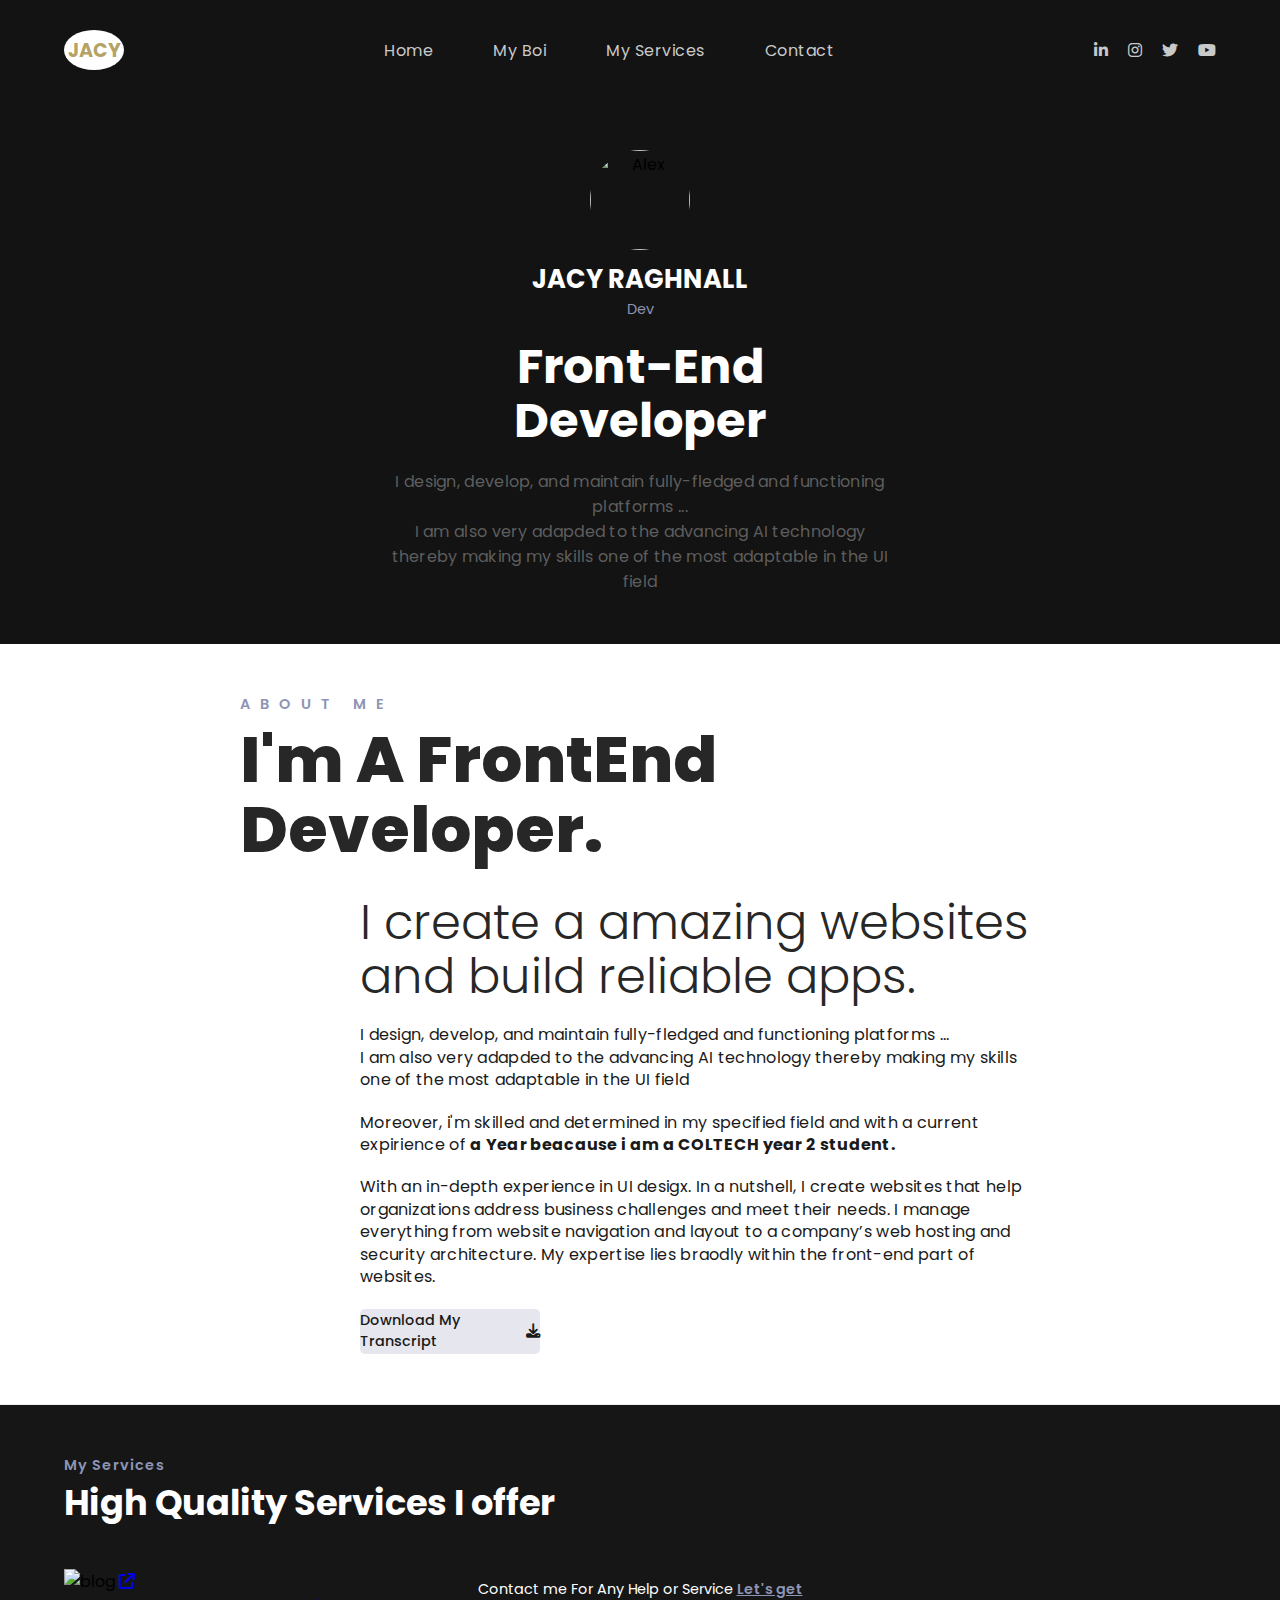
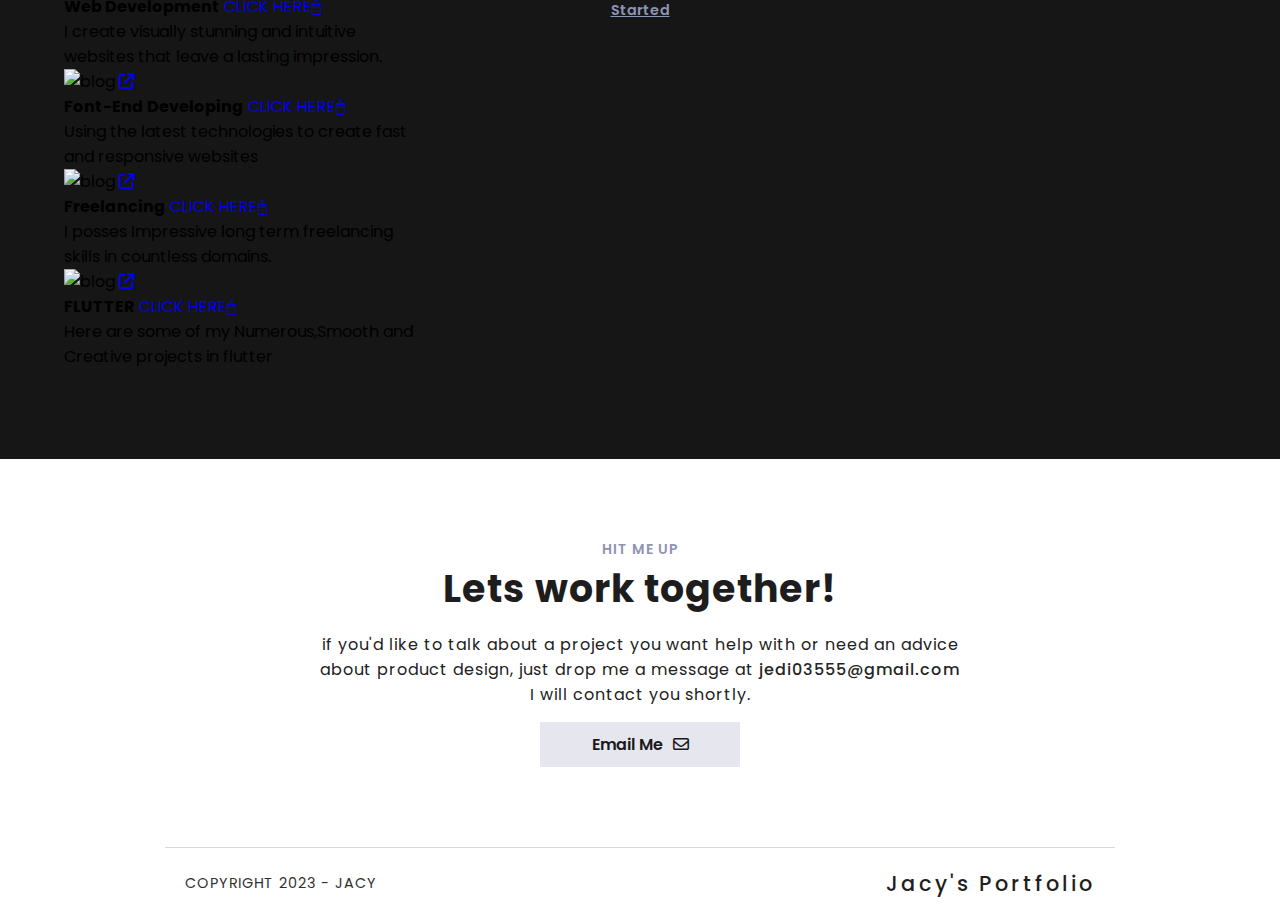
==== index.html @ 44bf1c60 "Update index.html" ====
<!--DOCTYPE html-->
<html lang="en">

<head>
    <meta charset="UTF-8">
    <meta http-equiv="X-UA-Compatible" content="IE=edge">
    <meta name="viewport" content="width=device-width, initial-scale=1.0">
    <!--==title============================-->
    <title>Portfolio Website HTML</title>
    <!--==CSS==============================-->
    <link rel="stylesheet" href="pot.css">
    <!--==fav-icon=========================-->
    <link rel="shortcut icon" href="images/fav-icon.png">
    <!--==poppins==========================-->
    <link rel="preconnect" href="https://fonts.googleapis.com">
    <link rel="preconnect" href="https://fonts.gstatic.com" crossorigin>
    <link
        href="https://fonts.googleapis.com/css2?family=Poppins:ital,wght@0,100;0,200;0,300;0,400;0,500;0,600;0,700;0,800;0,900;1,100;1,200;1,300;1,400;1,500;1,600;1,700;1,800;1,900&display=swap"
        rel="stylesheet">
    <!--==font-Awesome=====================-->
    <link rel="stylesheet" href="https://cdnjs.cloudflare.com/ajax/libs/font-awesome/6.4.0/css/all.min.css">

</head>

<body>

    <!--==main===========================-->
    <section id="main">

        <!--==Navigation==========================-->
        <header id="header">
        <nav class="navigation">
            <!--**menu-btn*******-->
            <input type="checkbox" class="menu-btn" id="menu-btn">
            <label for="menu-btn" class="menu-icon">
                <span class="nav-icon"></span>
            </label>
            <!--**logo***********-->
            <a href="#" class="logo">
                JACY
            </a>
            <!--**menu***********-->
            <ul class="menu">
                <li><a href="#main">Home</a></li>
                <li><a href="#about-me">My Boi</a></li>
                <li><a href="#our-services">My Services</a></li>
                <li><a href="#contact">Contact</a></li>
            </ul>
            <!--**contact-btn****-->
            <div class="nav-social">
                <a href="https://www.linkedin.com/in/jacy-raghnall-4b1818297?utm_source=share&utm_campaign=share_via&utm_content=profile&utm_medium=android_app"><i class="fa-brands fa-linkedin-in"></i></a>
                <a href="https://www.instagram.com/call_me_raghnall?igsh=cmNpdjhxenc4eXJj"><i class="fa-brands fa-instagram"></i></a>
                <a href="https://x.com/Jacyjedi?t=2k9Pq-NEuOpkAx5jYRpxzA&s=09"><i class="fa-brands fa-twitter"></i></a>
                <a href="#"><i class="fa-brands fa-youtube"></i></a>
            </div>
        </nav><!--end-nav-->
        </header>

        <!--==main-content=========================-->
        <div class="main-content">
            <img src="Images\me.jpg" class="main-img" alt="Alex">
            <strong>JACY RAGHNALL</strong>
            <span>Dev</span>
            <h1>Front-End Developer</h1>
            <p>I design, develop, and maintain fully-fledged and functioning platforms ...<br>
                I am also very adapded to the advancing AI technology thereby making my skills one of the most adaptable in the UI field</p>
        </div>

    </section>


    <!--==About-Me===============================-->
    <section id="about-me">
        <strong>About Me</strong>
        <h2> I'm A FrontEnd Developer.</h2>
        <div class="about-text">
            <h3>I create a amazing websites and build reliable apps.</h3>
            <p>I design, develop, and maintain fully-fledged and functioning platforms ...<br>
                I am also very adapded to the advancing AI technology thereby making my skills one of the most adaptable in the UI field</p>
            <p>Moreover, i'm skilled and determined in my specified field and with a current expirience of <b>a Year beacause i am a COLTECH year 2 student.
                    </b> 
                </p>
            <p>With an in-depth experience in UI desigx. In a nutshell, I create websites that help organizations address business challenges and meet their needs. I manage everything from website navigation and layout to a company’s web hosting and security architecture. My expertise lies braodly within the front-end part of websites.</p>
            <a href="https://www.mediafire.com/file/fkct5l0t2mm7hh6/CV.pdf/file">Download My Transcript<i class="fa-solid fa-download"></i></a>
        </div>
    </section><!--about-end-->


    <!--==Our-Services======================-->
    <section id="our-services">

        <!--**heading********************-->
        <div class="services-heading">
            <!--text-->
            <div class="services-heading-text">
                <strong>My Services</strong>
                <h2>High Quality Services I offer</h2>
            </div>
        </div>

<!--**container*******************-->
        <div class="services-box-container">

            <div class="blog-box-container">
        
<!-- **box** -->
                <div class="blog-box">
<!--img-->
                    <div class="blog-box-img">
                        <img src="Images\webdev.png" alt="blog">
                        <a href="#" class="blog-img-link">
                            <i class="fa-solid fa-arrow-up-right-from-square"></i>
                        </a>
                    </div>
<!--text-->
                    <div class="blog-box-text">
                        <strong>Web Development</strong>
                        <a href="#">CLICK HERE🖱</a>
                        <p> I create visually stunning and intuitive websites that leave a lasting impression.</p>
                        
                    </div>
                </div>
<!--box-end-->

<!--**box2**-->
            <div class="blog-box">
<!--img-->
                <div class="blog-box-img">
                    <img src="Images\frontend.png" alt="blog">
                    <a href="#" class="blog-img-link">
                        <i class="fa-solid fa-arrow-up-right-from-square"></i>
                    </a>
                </div>
<!--text-->
                <div class="blog-box-text">
                    <strong>Font-End Developing</strong>
                    <a href="#">CLICK HERE🖱</a>
                    <p>Using the latest technologies to create fast and responsive websites</p>
                
                </div>
            </div>
<!--box-end-->

<!--**box3**-->
            <div class="blog-box">
<!--img-->
                <div class="blog-box-img">
                    <img src="Images\freelance.png" alt="blog">
                    <a href="#" class="blog-img-link">
                        <i class="fa-solid fa-arrow-up-right-from-square"></i>
                    </a>
                </div>
<!--text-->
                <div class="blog-box-text">
                    <strong>Freelancing</strong>
                    <a href="#">CLICK HERE🖱</a>
                    <p>I posses Impressive long term freelancing skills in countless domains.</p>
                    
                </div>
            </div>
<!--box-end-->

<!--**box4**-->
                   <div class="blog-box">
<!--img-->
                    <div class="blog-box-img">
                        <img src="Images\flutter1.png" alt="blog">
                        <a href="#" class="blog-img-link">
                            <i class="fa-solid fa-arrow-up-right-from-square"></i>
                        </a>
                    </div>
<!--text-->
                    <div class="blog-box-text">
                        <strong>FLUTTER</strong>
                        <a href="#">CLICK HERE🖱</a>
                        <p>Here are some of my Numerous,Smooth and Creative projects in flutter</p>
                        
                    </div>
                </div>
<!--box-end-->

        </div>

<!--btn-->
        <span class="service-btn">Contact me For Any Help or Service <a href="#contact">Let's get
                Started</a></span>

    </section>


<!--==contact============================================-->
    <section id="contact" class="contact">
        <strong>HIT ME UP</strong>
        <h3>Lets work together!</h3>
        <p>if you'd like to talk about a project you want help with or need an advice about product design, just drop me
            a message at <b>jedi03555@gmail.com</b> I will contact you shortly.</p>
        <a href="Contact.html" class="contact-btn">Email Me  <i class="far fa-envelope"></i></a>
    </section>



<!--==footer=============================================-->
    <footer>
        <span>Copyright 2023 - Jacy</span>

        <a href="index.html" class="footer-logo">Jacy's Portfolio</a>
    </footer>

</body>

</html>
---- pot.css ----
*{
    margin: 0px;
    padding: 0px;
    box-sizing: border-box;
    font-family: poppins;
    scroll-behavior: smooth;
}
a{
    text-decoration: none;
}
ul{
    list-style: none;
}
/*==main================================*/
#main{
    width: 100%;
    display: flex;
    flex-direction: column;
    min-height: 400px;
    background-color: #131313;
}
/*==nav-bar=============================*/
.navigation{
    display: flex;
    justify-content: space-between;
    align-items: center;
    max-width: 1200px;
    width: 90%;
    margin: 0px auto;
    padding: 30px 0px;
}
.logo{
    font-size: 1.2rem;
    text-transform: uppercase;
    font-weight: 700;
    color: #896d09a5;
    width: 60px;
    height: 40px;
    border-radius: 50%;
    display: flex;
    justify-content: center;
    align-items: center;
    background-color: #ffffff;
}

.menu{
    display: flex;
    align-items: center;
}
.menu li a{
    margin: 0px 30px;
    color: #c9c9c9;
    letter-spacing: 0.5px;
    font-weight: 400;
    transition: all ease 0.3s;
}
.nav-social{
    display: flex;
    justify-content: center;
    align-items: center;
}
.nav-social a{
    color: #c9c9c9;
    margin-left: 20px;
    transition: all ease 0.3s;
}
.nav-social a:first-child{
    margin-left: 0px;
} 
.menu li a:hover,
.nav-social a:hover{
    color: #ffffff;
}


/*==main-content=========================*/
.main-content{
    display: flex;
    flex-direction: column;
    justify-content: center;
    align-items: center;
    margin: 50px auto;
    max-width: 500px;
    text-align: center;
}
.main-img{
    width: 100px;
    height: 100px;
    object-fit: cover;
    object-position: center;
    border-radius: 50%;
    margin-bottom: 10px;
}
.main-content strong{
    color: #fefefe;
    font-size: 1.6rem;
    font-weight: 700;
}
.main-content span{
    color: #8d94b4;
    font-weight: 400;
    font-size: 0.9rem;
}
.main-content h1{
    font-size: 3rem;
    color: #ffffff;
    line-height: 3.4rem;
    margin-top: 20px;
}
.main-content p{
    color: #5e5e5e;
    margin-top: 20px;
    letter-spacing: 0.3px;
}
/*==about-me================================*/
#about-me{
    max-width: 800px;
    width: 90%;
    margin: 50px auto;
}
#about-me strong{
    text-transform: uppercase;
    letter-spacing: 10px;
    font-weight: 600;
    font-size: 0.9rem;
    color: #8d94b4;
}
#about-me h2{
    font-size: 4rem;
    line-height: 4.4rem;
    color: #272727;
    font-weight: 800;
    margin-top: 10px;
}
.about-text h3{
    font-size: 3rem;
    line-height: 3.4rem;
    color: #272727;
    font-weight: 300;
    margin-bottom: 20px;
}
.about-text{
    margin-top: 30px;
    max-width: 85%;
    margin-left: auto;
}
.about-text p{
    color: #1a1a1a;
    margin-bottom: 20px;
    line-height: 1.4rem;
    letter-spacing: 0.3px;
}
.about-text a{
    width: 180px;
    height: 45px;
    display: flex;
    justify-content: center;
    align-items: center;
    border-radius: 5px;
    background-color: #8d94b43b;
    color: #1a1a1a;
    font-size: 0.9rem;
    font-weight: 500;
}
.about-text a i{
    margin-left: 10px;
}

/*==our-services=====================*/
#our-services{
    width: 100%;
    margin: 50px auto 0px auto;
    background-color:#161616;
    padding: 50px 0px;
    display: flex;
    flex-direction: column;
    justify-content: center;
    align-items: center;
    border-top: 1px solid #eeeeee;
}
.services-heading{
    display: flex;
    justify-content: space-between;
    align-items: center;
    max-width: 1200px;
    width: 90%;
    margin: auto;
}
.services-heading-text strong{
    color: #8d94b4;
    font-size: 0.9rem;
    font-weight: 600;
    letter-spacing: 1px;
}
.services-heading-text h2{
    font-size: 2.2rem;
    color:#ffffff;
    font-weight: 700;
    max-width: 600px;
}
.services-box-container,
.team-box-container{
    max-width: 1200px;
    width: 90%;
    margin: 40px auto;
    overflow: hidden;
    display: grid;
    grid-gap: 30px;
    grid-template-columns: 1fr 1fr 1fr;
}
.service-box{
    display: flex;
    flex-direction: column;
    justify-content: center;
    align-items: flex-start;
    max-width: 100%;
    border: 1px solid #242424;
    padding: 30px;
    background-color:#1a1a1a;
}
.service-box:hover{
    border: 1px solid #8d94b4;
}
.service-box i{
    font-size: 2rem;
    color: #ffffff;
    width: 60px;
    height: 60px;
    border-radius:5px;
    display: flex;
    justify-content: center;
    align-items: center;
    background-color: #8d94b43b;
}
.service-box strong{
    color:#ffffff;
    font-size: 1.4rem;
    margin-top: 20px;
    font-weight: 600;
}
.service-box p{
    font-size: 0.9rem;
    line-height: 1.4rem;
    color:#e7e7e7;
    display: -webkit-box;
    -webkit-line-clamp: 3;
    -webkit-box-orient: vertical;
    overflow: hidden;  
}
.service-box a{
    height: 45px;
    background-color:#8d94b43b;
    color: #ffffff;
    padding: 0px 20px;
    display: flex;
    justify-content: center;
    align-items: center;
    font-size: 0.9rem;
    font-weight: 500;
    border-radius: 5px;
    margin-top: 30px;
}

.service-btn{
    color: #ffffff;
    font-size: 0.9rem;
    margin-top: 10px;
    text-align: center;
    padding: 0px 10px;
}
.service-btn a{
    color: #8d94b4;
    text-decoration: underline;
    font-weight: 600;
}


/*==contact=============================*/
#contact{
    width: 90%;
    max-width: 950px;
    display: flex;
    flex-direction: column;
    justify-content: center;
    align-items: center;
    margin: 80px auto;
    text-align: center;
}
.contact strong{
    color:#8d94b4;
    font-size: 0.87rem;
    letter-spacing: 1px;
    font-weight: 600;
}
.contact h3{
    color: #1d1d1d;
    font-size: 2.37rem;
    letter-spacing: 1px;
}
.contact p{
    color: #202020;
    max-width: 640px;
    margin: 15px 0px;
    letter-spacing: 1px;
}
.contact p b{
    color: #252525;
    font-weight: 500;
}
.contact a{
    width: 200px;
    height: 45px;
    display: flex;
    justify-content: center;
    align-items: center;
    background-color: #8d94b43b;
    color: #1a1a1a;
    font-weight: 600;
}
.contact a i{
    margin-left: 10px;
}
/*==footer========================*/
footer{
    display: flex;
    justify-content: space-between;
    align-items: center;
    max-width: 950px;
    width: 100%;
    margin: 70px auto 0px auto;
    padding: 20px;
    text-align: center;
    border-top: 1px solid #d8d8d8;
}
footer span{
    color: #313131;
    text-transform: uppercase;
    letter-spacing: 1px;
    font-size: 0.9rem;
}
footer .footer-logo{
    color: #1f1f1f;
    font-weight: 500;
    letter-spacing: 3px;
    font-size: 1.3rem;
}
/*==making-responsive============*/
.menu-icon,
.menu-btn{
    display: none;
}
@media(max-width:1000px){
    .navigation{
        justify-content: space-between;
        padding: 20px;
        position: relative;
        width: 100%;
        z-index: 103;
    }
    .logo{
        margin-right: auto;
        margin-left: 20px;}

    .navigation .menu{
        display: none;
        position: absolute;
        left: 0px;
        top:100%;
        background-color: #131313;
        width: 100%;
        padding: 0px;
        margin: 0px;
        box-shadow: 2px 30px 30px rgba(0,0,0,0.05);
    }
    .navigation .menu li{
        width:100%;
        margin: 0px;
        padding: 0px;
    }
    .navigation .menu li a{
        width: 100%;
        display: flex;
        align-items: center;
        margin: 0px;
        padding: 20px;
        border-bottom: 1px solid #161616;
    }
    .menu-icon{
        display: block;
    }
    .navigation .menu-icon{
        cursor: pointer;
        float: right;
        padding: 10px 0px;
        position: relative;
        user-select: none;
        z-index: 106;
    }
    .navigation .menu-icon .nav-icon{
        background-color: #ffffff;
        display: block;
        position: relative;
        height: 2px;
        transition: background 0.2s ease-out;
        width: 25px;
    }
    .navigation .menu-icon .nav-icon::before,
    .navigation .menu-icon .nav-icon::after{
        background-color: #ffffff;
        content: '';
        position: absolute;
        height: 100%;
        transition: all ease-out 0.2s;
        width: 100%;
    }

    .navigation .menu-icon .nav-icon::before{
        top: 9px;
    }
    .navigation .menu-icon .nav-icon::after{
        top: -9px;
    }
    .navigation .menu-icon:checked ~ .menu-icon .nav-icon,
    .navigation .menu-btn:checked ~ .menu-icon .nav-icon{
        background-color: transparent;
    }
    .navigation .menu-btn:checked ~ .menu-icon .nav-icon::before{
        transform: rotate(-45deg);
        top: 0px;
    }
    .navigation .menu-btn:checked ~ .menu-icon .nav-icon::after{
        transform: rotate(45deg);
        top: 0px;
    }
 
    .navigation .menu-btn:checked ~ .menu{
        display: block;
    }   
}
@media(max-width:850px){
    .services-box-container{
        grid-template-columns: 1fr;
    }
}
@media(max-width:724px){
    .main-content h1{
        font-size: 1.8rem;
        line-height: 2.2rem;
        max-width: 80%;
        letter-spacing: 0.3px;
    }
}
@media(max-width:724px){
    #about-me h2{
        font-size: 1.8rem;
        line-height: 2.2rem;
    }
    .about-text h3{
        font-size: 2rem;
        line-height: 2.4rem;
    }
}
@media(max-width:724px){
    .services-heading h2{
        font-size: 1.8rem;
        line-height: 2.2rem;
    }
}
@media(max-width:724px){
    .contact h3{
        font-size: 2rem;
        line-height: 2.5rem;
    }
}
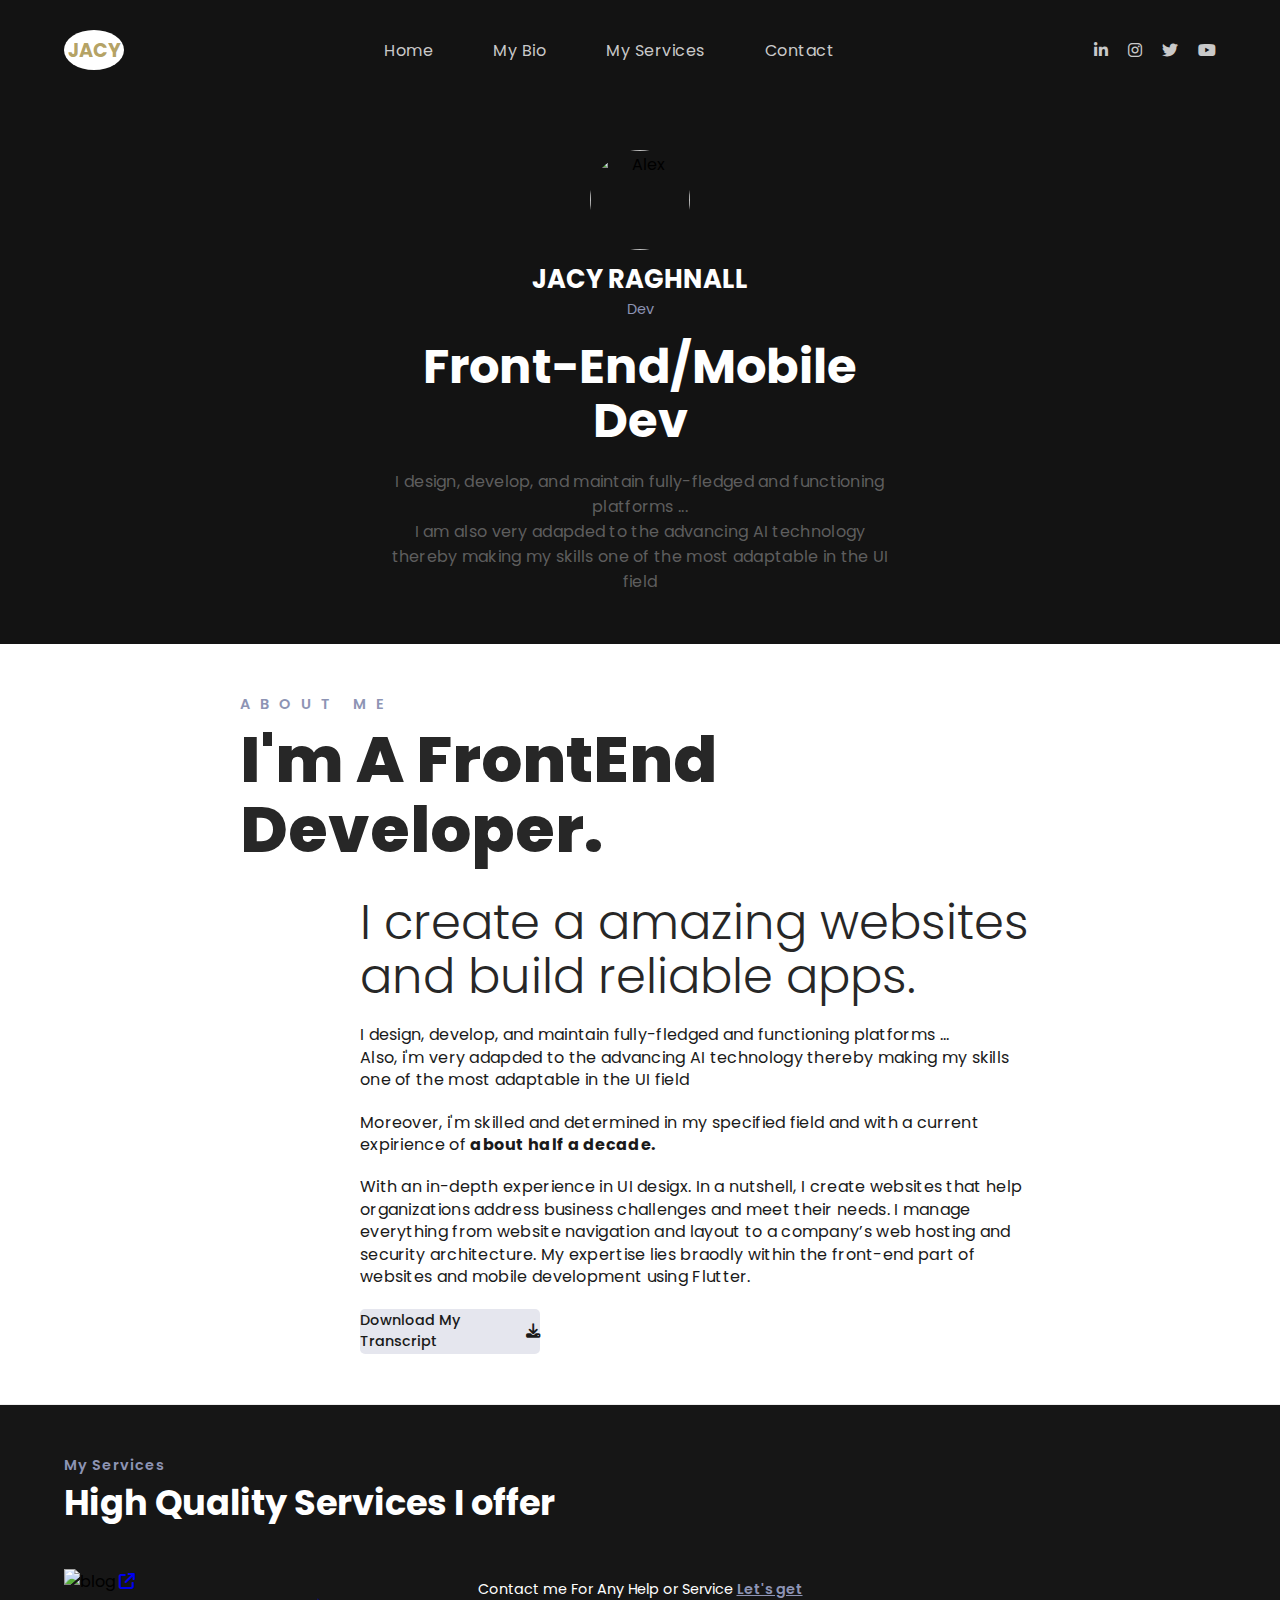
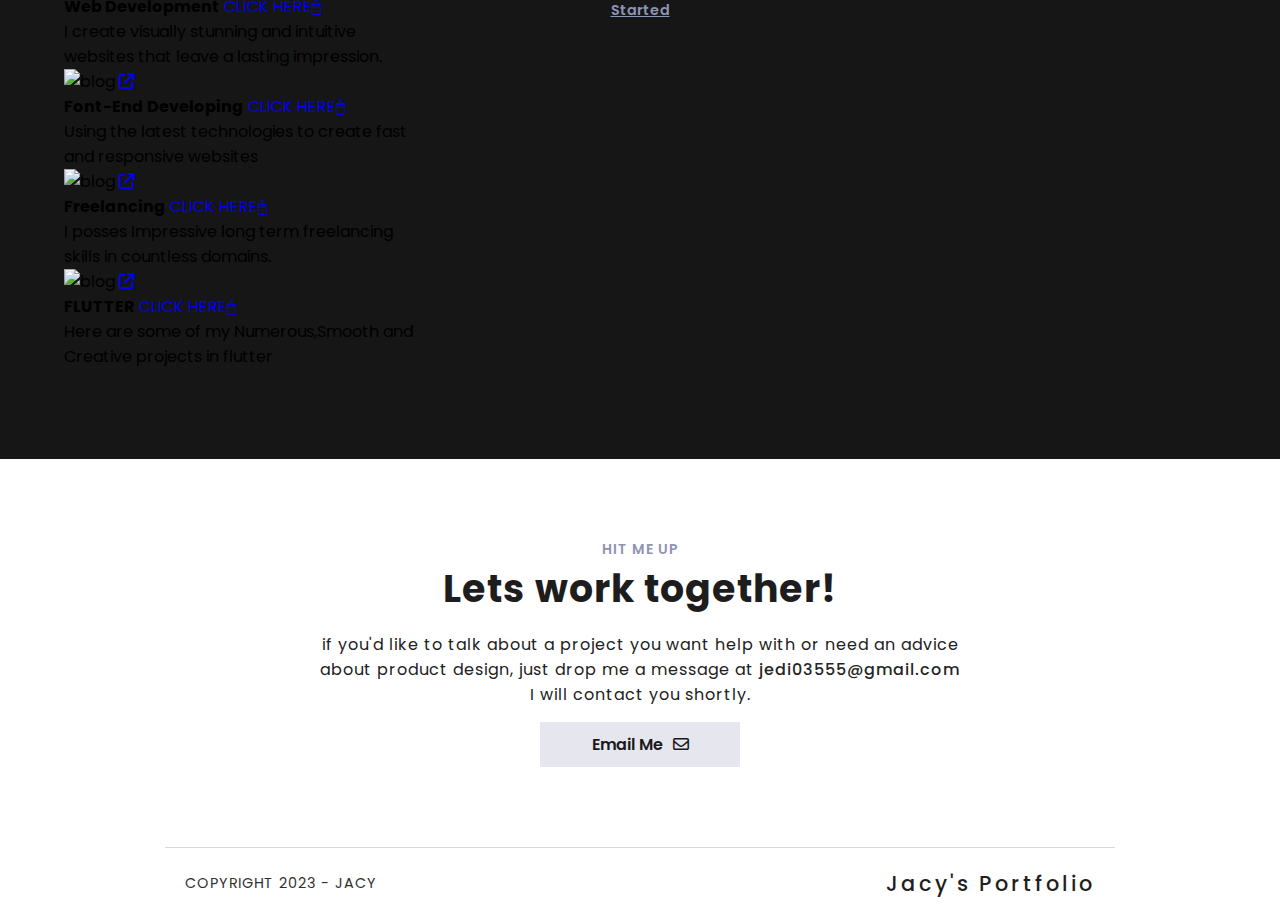
==== commit ba3df88c: "index.html" ====
--- a/index.html
+++ b/index.html
@@ -42,7 +42,7 @@
             <!--**menu***********-->
             <ul class="menu">
                 <li><a href="#main">Home</a></li>
-                <li><a href="#about-me">My Boi</a></li>
+                <li><a href="#about-me">My Bio</a></li>
                 <li><a href="#our-services">My Services</a></li>
                 <li><a href="#contact">Contact</a></li>
             </ul>
@@ -61,7 +61,7 @@
             <img src="Images\me.jpg" class="main-img" alt="Alex">
             <strong>JACY RAGHNALL</strong>
             <span>Dev</span>
-            <h1>Front-End Developer</h1>
+            <h1>Front-End/Mobile Dev</h1>
             <p>I design, develop, and maintain fully-fledged and functioning platforms ...<br>
                 I am also very adapded to the advancing AI technology thereby making my skills one of the most adaptable in the UI field</p>
         </div>
@@ -76,11 +76,11 @@
         <div class="about-text">
             <h3>I create a amazing websites and build reliable apps.</h3>
             <p>I design, develop, and maintain fully-fledged and functioning platforms ...<br>
-                I am also very adapded to the advancing AI technology thereby making my skills one of the most adaptable in the UI field</p>
-            <p>Moreover, i'm skilled and determined in my specified field and with a current expirience of <b>a Year beacause i am a COLTECH year 2 student.
+                Also, i'm very adapded to the advancing AI technology thereby making my skills one of the most adaptable in the UI field</p>
+            <p>Moreover, i'm skilled and determined in my specified field and with a current expirience of <b> about half a decade.
                     </b> 
                 </p>
-            <p>With an in-depth experience in UI desigx. In a nutshell, I create websites that help organizations address business challenges and meet their needs. I manage everything from website navigation and layout to a company’s web hosting and security architecture. My expertise lies braodly within the front-end part of websites.</p>
+            <p>With an in-depth experience in UI desigx. In a nutshell, I create websites that help organizations address business challenges and meet their needs. I manage everything from website navigation and layout to a company’s web hosting and security architecture. My expertise lies braodly within the front-end part of websites and mobile development using Flutter.</p>
             <a href="https://www.mediafire.com/file/fkct5l0t2mm7hh6/CV.pdf/file">Download My Transcript<i class="fa-solid fa-download"></i></a>
         </div>
     </section><!--about-end-->
